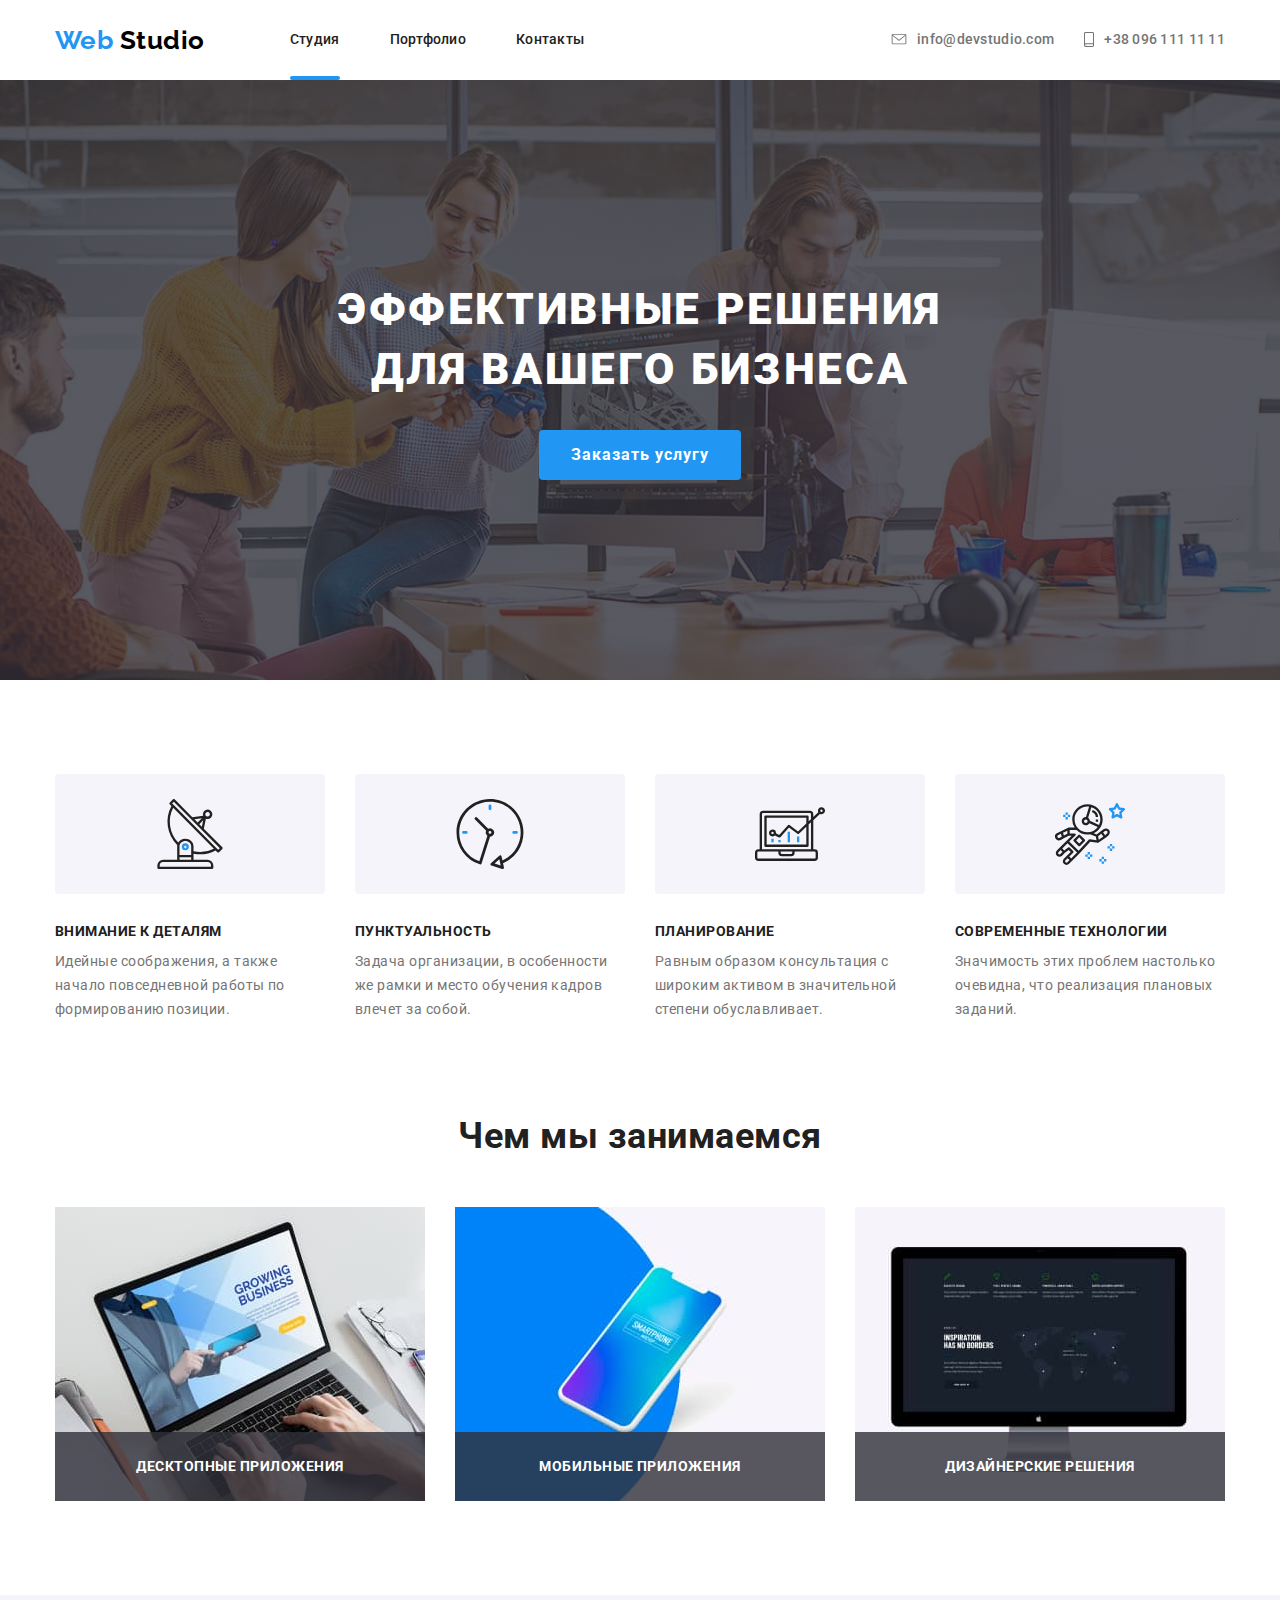
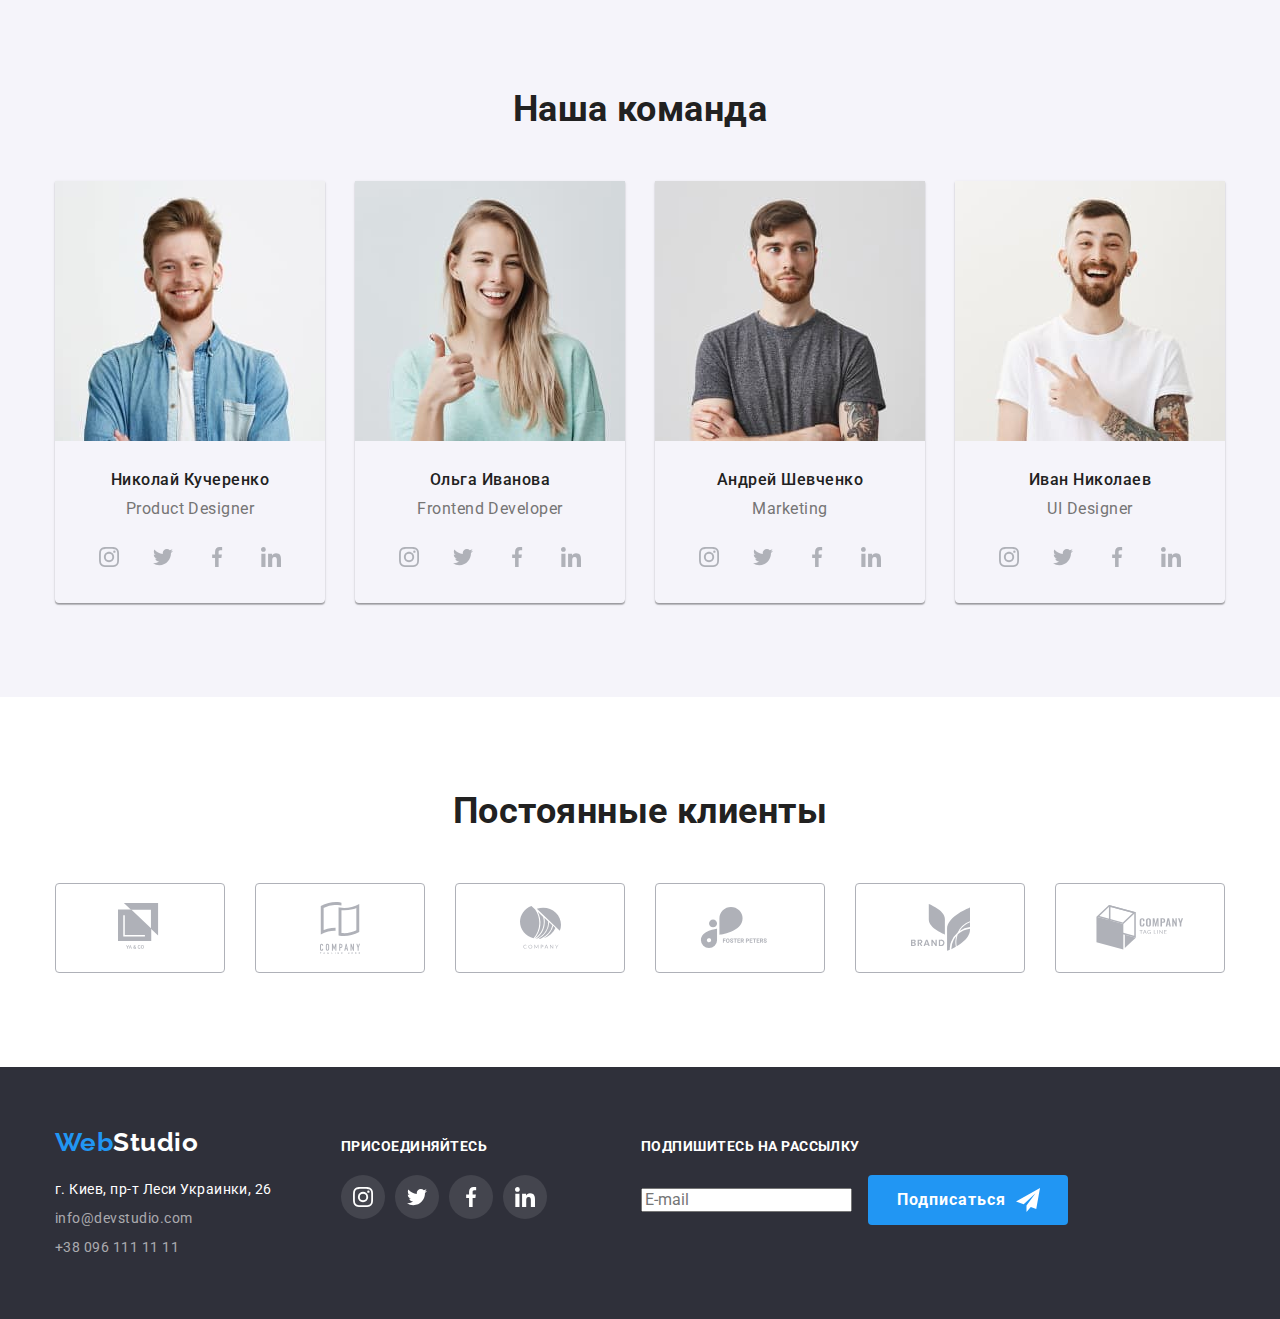
==== index.html @ 715e2893 "новая разметка+БЭМ" ====
<!DOCTYPE html>
<html lang="ru">
  <head>
    <meta charset="UTF-8" />
    <meta name="viewport" content="width=device-width, initial-scale=1.0" />
    <title>Web Studio</title>
    <link
      href="https://fonts.googleapis.com/css2?family=Raleway:wght@700&family=Roboto:wght@400;500;700;900&display=swap"
      rel="stylesheet"
    />
    <link
      rel="stylesheet"
      href="https://cdnjs.cloudflare.com/ajax/libs/modern-normalize/0.7.0/modern-normalize.css"
    />
    <link rel="stylesheet" href="./css/styles.css" />
  </head>
  <body>
    <!-- Header -->
    <header class="page-header">
      <div class="container page-header__container">
        <nav class="site-nav page-header__site-nav">
          <a class="site-nav__logo logo link" href="./index.html"
            >Web <span class="site-nav__logo-text">Studio</span></a
          >
          <ul class="site-nav__list list">
            <li class="site-nav__item">
              <a class="site-nav__link link current" href="./index.html"
                >Студия</a
              >
            </li>
            <li class="site-nav__item">
              <a class="site-nav__link link" href="./portfolio.html"
                >Портфолио</a
              >
            </li>
            <li class="site-nav__item">
              <a class="site-nav__link link" href="#">Контакты</a>
            </li>
          </ul>
        </nav>
        <address class="page-header__address">
          <a class="page-header__contact link" href="mailto:info@devstudio.com">
            <svg class="page-header__icon" width="16" height="11">
              <use href="./images/sprite.svg#icon-mail"></use>
            </svg>
            info@devstudio.com</a
          >
          <a class="page-header__contact link" href="tel:+380961111111">
            <svg class="page-header__icon" width="10" height="15">
              <use href="./images/sprite.svg#icon-smartphone"></use>
            </svg>
            +38 096 111 11 11</a
          >
        </address>
      </div>
    </header>
    <!-- Main content -->
    <main>
      <!-- Hero block -->
      <section class="hero-section">
        <h1 class="hero-section__title">
          Эффективные решения<br />
          для вашего бизнеса
        </h1>
        <button class="hero-section__button">Заказать услугу</button>
      </section>
      <!-- Our advantages -->
      <section class="section advantages advantages--indent-top">
        <div class="container">
          <h2 class="visually-hidden">Наши преимущества</h2>
          <ul class="section__list list">
            <li class="section__item">
              <div class="advantages__box">
                <svg width="70" height="70">
                  <use href="./images/sprite.svg#icon-antenna"></use>
                </svg>
              </div>
              <h3 class="advantages__title">
                Внимание к деталям
              </h3>
              <p class="advantages__text">
                Идейные соображения, а также начало повседневной работы по
                формированию позиции.
              </p>
            </li>
            <li class="section__item">
              <div class="advantages__box">
                <svg width="70" height="70">
                  <use href="./images/sprite.svg#icon-clock"></use>
                </svg>
              </div>
              <h3 class="advantages__title">
                Пунктуальность
              </h3>
              <p class="advantages__text">
                Задача организации, в особенности же рамки и место обучения
                кадров влечет за собой.
              </p>
            </li>
            <li class="section__item">
              <div class="advantages__box">
                <svg width="70" height="70">
                  <use href="./images/sprite.svg#icon-diagram"></use>
                </svg>
              </div>
              <h3 class="advantages__title">
                Планирование
              </h3>
              <p class="advantages__text">
                Равным образом консультация с широким активом в значительной
                степени обуславливает.
              </p>
            </li>
            <li class="section__item">
              <div class="advantages__box">
                <svg width="70" height="70">
                  <use href="./images/sprite.svg#icon-astronaut"></use>
                </svg>
              </div>
              <h3 class="advantages__title">
                Современные технологии
              </h3>
              <p class="advantages__text">
                Значимость этих проблем настолько очевидна, что реализация
                плановых заданий.
              </p>
            </li>
          </ul>
        </div>
      </section>
      <!-- Our works -->
      <section class="section works">
        <div class="container">
          <h2 class="section__title">Чем мы занимаемся</h2>
          <ul class="section__list list">
            <li class="section__item">
              <div class="works__box">
                <img
                  class="works__image"
                  src="./images/main-page/desktop.jpg"
                  alt="Ноутбук с софтом"
                  width="370"
                  width="294"
                />
                <p class="works__text">Десктопные приложения</p>
              </div>
            </li>
            <li class="section__item">
              <div class="works__box">
                <img
                  class="works__image"
                  src="./images/main-page/mobile.jpg"
                  alt="Смартфон"
                  width="370"
                  width="294"
                />
                <p class="works__text">Мобильные приложения</p>
              </div>
            </li>
            <li class="section__item">
              <div class="works__box">
                <img
                  class="works__image"
                  src="./images/main-page/design.jpg"
                  alt="Изображение на мониторе"
                  width="370"
                  width="294"
                />
                <p class="works__text">Дизайнерские решения</p>
              </div>
            </li>
          </ul>
        </div>
      </section>
      <!-- Our team -->
      <section class="section team">
        <div class="container">
          <h2 class="section__title">Наша команда</h2>
          <ul class="section__list list">
            <li class="section__item team__item">
              <img
                class="team__image"
                src="./images/main-page/teamcard-1.jpg"
                alt="Фото Николая Кучеренко"
                width="270"
                height="260"
              />
              <h3 class="team__teammate-name">Николай Кучеренко</h3>
              <p class="team__teammate-position">Product Designer</p>
              <ul class="section__list list team__list">
                <li class="team__social-item">
                  <a
                    class="team__link link"
                    href="#"
                    aria-label="Ссылка на Инстаграм"
                    ><svg class="team__link-icon" width="20" height="20">
                      <use href="./images/sprite.svg#icon-instagram"></use>
                    </svg>
                  </a>
                </li>
                <li class="team__social-item">
                  <a
                    class="team__link link"
                    href="#"
                    aria-label="Ссылка на Твиттер"
                    ><svg class="team__link-icon" width="20" height="20">
                      <use href="./images/sprite.svg#icon-twitter"></use>
                    </svg>
                  </a>
                </li>
                <li class="team__social-item">
                  <a
                    class="team__link link"
                    href="#"
                    aria-label="Ссылка на Фейсбук"
                    ><svg class="team__link-icon" width="20" height="20">
                      <use href="./images/sprite.svg#icon-facebook"></use>
                    </svg>
                  </a>
                </li>
                <li class="team__social-item">
                  <a
                    class="team__link link"
                    href="#"
                    aria-label="Ссылка на Линкедин"
                    ><svg class="team__link-icon" width="20" height="20">
                      <use href="./images/sprite.svg#icon-linkedin"></use>
                    </svg>
                  </a>
                </li>
              </ul>
            </li>
            <li class="section__item team__item">
              <img
                class="team__image"
                src="./images/main-page/teamcard-2.jpg"
                alt="Фото Ольги Ивановой"
                width="270"
                height="260"
              />
              <h3 class="team__teammate-name">Ольга Иванова</h3>
              <p class="team__teammate-position">Frontend Developer</p>
                <ul class="section__list list team__list">
                    <li class="team__social-item">
                        <a class="team__link link" href="#" aria-label="Ссылка на Инстаграм"><svg class="team__link-icon" width="20"
                                height="20">
                                <use href="./images/sprite.svg#icon-instagram"></use>
                            </svg>
                        </a>
                    </li>
                    <li class="team__social-item">
                        <a class="team__link link" href="#" aria-label="Ссылка на Твиттер"><svg class="team__link-icon" width="20"
                                height="20">
                                <use href="./images/sprite.svg#icon-twitter"></use>
                            </svg>
                        </a>
                    </li>
                    <li class="team__social-item">
                        <a class="team__link link" href="#" aria-label="Ссылка на Фейсбук"><svg class="team__link-icon" width="20"
                                height="20">
                                <use href="./images/sprite.svg#icon-facebook"></use>
                            </svg>
                        </a>
                    </li>
                    <li class="team__social-item">
                        <a class="team__link link" href="#" aria-label="Ссылка на Линкедин"><svg class="team__link-icon" width="20"
                                height="20">
                                <use href="./images/sprite.svg#icon-linkedin"></use>
                            </svg>
                        </a>
                    </li>
                </ul>
                </li>
            </li>
            <li class="section__item team__item">
              <img
                class="team__image"
                src="./images/main-page/teamcard-3.jpg"
                alt="Фото Андрея Шевченко"
                width="270"
                height="260"
              />
              <h3 class="team__teammate-name">Андрей Шевченко</h3>
              <p class="team__teammate-position">Marketing</p>
                <ul class="section__list list team__list">
                    <li class="team__social-item">
                        <a class="team__link link" href="#" aria-label="Ссылка на Инстаграм"><svg class="team__link-icon" width="20"
                                height="20">
                                <use href="./images/sprite.svg#icon-instagram"></use>
                            </svg>
                        </a>
                    </li>
                    <li class="team__social-item">
                        <a class="team__link link" href="#" aria-label="Ссылка на Твиттер"><svg class="team__link-icon" width="20"
                                height="20">
                                <use href="./images/sprite.svg#icon-twitter"></use>
                            </svg>
                        </a>
                    </li>
                    <li class="team__social-item">
                        <a class="team__link link" href="#" aria-label="Ссылка на Фейсбук"><svg class="team__link-icon" width="20"
                                height="20">
                                <use href="./images/sprite.svg#icon-facebook"></use>
                            </svg>
                        </a>
                    </li>
                    <li class="team__social-item">
                        <a class="team__link link" href="#" aria-label="Ссылка на Линкедин"><svg class="team__link-icon" width="20"
                                height="20">
                                <use href="./images/sprite.svg#icon-linkedin"></use>
                            </svg>
                        </a>
                    </li>
                </ul>
                </li>
            </li>
            <li class="section__item team__item">
              <img
                class="team__image"
                src="./images/main-page/teamcard-4.jpg"
                alt="Фото Ивана Николаева"
                width="270"
                height="260"
              />
              <h3 class="team__teammate-name">Иван Николаев</h3>
              <p class="team__teammate-position">UI Designer</p>
                <ul class="section__list list team__list">
                    <li class="team__social-item">
                        <a class="team__link link" href="#" aria-label="Ссылка на Инстаграм"><svg class="team__link-icon" width="20"
                                height="20">
                                <use href="./images/sprite.svg#icon-instagram"></use>
                            </svg>
                        </a>
                    </li>
                    <li class="team__social-item">
                        <a class="team__link link" href="#" aria-label="Ссылка на Твиттер"><svg class="team__link-icon" width="20"
                                height="20">
                                <use href="./images/sprite.svg#icon-twitter"></use>
                            </svg>
                        </a>
                    </li>
                    <li class="team__social-item">
                        <a class="team__link link" href="#" aria-label="Ссылка на Фейсбук"><svg class="team__link-icon" width="20"
                                height="20">
                                <use href="./images/sprite.svg#icon-facebook"></use>
                            </svg>
                        </a>
                    </li>
                    <li class="team__social-item">
                        <a class="team__link link" href="#" aria-label="Ссылка на Линкедин"><svg class="team__link-icon" width="20"
                                height="20">
                                <use href="./images/sprite.svg#icon-linkedin"></use>
                            </svg>
                        </a>
                    </li>
                </ul>
                </li>
            </li>
          </ul>
        </div>
      </section>
      <!-- Regular customers -->
      <section class="section customer">
        <div class="container">
          <h2 class="section__title">Постоянные клиенты</h2>
        <ul class="section__list list">
          <li class="section__item customer__item"><a class="customer__link link" href="#" aria-label="Ссылка на клиента компании">
            <svg class="customer__icon" width="44" height="49">
              <use href="./images/sprite.svg#icon-customer-1"></use>
            </svg>
          </a></li>
          <li class="section__item customer__item"><a class="customer__link link" href="#" aria-label="Ссылка на клиента компании">
            <svg class="customer__icon" width="40" height="52">
              <use href="./images/sprite.svg#icon-customer-2"></use>
            </svg>
          </a></li>
          <li class="section__item customer__item"><a class="customer__link link" href="#" aria-label="Ссылка на клиента компании">
            <svg class="customer__icon" width="41" height="43">
              <use href="./images/sprite.svg#icon-customer-3"></use>
            </svg>
          </a></li>
          <li class="section__item customer__item"><a class="customer__link link" href="#" aria-label="Ссылка на клиента компании">
            <svg class="customer__icon" width="80" height="42">
              <use href="./images/sprite.svg#icon-customer-4"></use>
            </svg>
          </a></li>
          <li class="section__item customer__item"><a class="customer__link link" href="#" aria-label="Ссылка на клиента компании">
            <svg class="customer__icon" width="59" height="47">
              <use href="./images/sprite.svg#icon-customer-5"></use>
            </svg>
          </a></li>
          <li class="section__item customer__item"><a class="customer__link link" href="#" aria-label="Ссылка на клиента компании">
            <svg class="customer__icon" width="88" height="45">
              <use href="./images/sprite.svg#icon-customer-6"></use>
            </svg>
          </a></li>
        </ul>
        </div>
      </section>
    </main>
    <!-- Footer -->
    <footer class="page-footer">
      <!-- Contacts -->
      <div class="container page-footer__container">
        <div class="contacts page-footer__contacts">
          <a class="logo contacts__logo link" href="./index.html">Web <span class="contacts__logo-text">Studio</span></a>
          <address class="contacts__address">
            <p class="contacts__text">г. Киев, пр-т Леси Украинки, 26</p>
            <a class="contacts__link contacts__link--indent link" href="mailto:info@devstudio.com">info@devstudio.com</a><br>
            <a class="contacts__link link" href="tel:+380961111111">+38 096 111 11 11</a>
          </address>
        </div>
        <!-- join us -->
        <div class="social page-footer__social">
          <b class="social__join-us">присоединяйтесь</b>
          <ul class="social__list list">
            <li class="social__item"><a class="social__link link" href="#" aria-label="Ссылка на Инстаграм">
              <svg class="social__icon" width="20" height="20">
                <use href="./images/sprite.svg#icon-footer-instagram"></use>
              </svg>
            </a></li>
            <li class="social__item"><a class="social__link link" href="#" aria-label="Ссылка на Твиттер">
              <svg class="social__icon" width="20" height="20">
                <use href="./images/sprite.svg#icon-footer-twitter"></use>
              </svg>
            </a></li>
            <li class="social__item"><a class="social__link link" href="#" aria-label="Ссылка на Фейсбук">
              <svg class="social__icon" width="20" height="20">
                <use href="./images/sprite.svg#icon-footer-facebook"></use>
              </svg>
            </a></li>
            <li class="social__item"><a class="social__link link" href="#" aria-label="Ссылка на Линкедин">
              <svg class="social__icon" width="20" height="20">
                <use href="./images/sprite.svg#icon-footer-linkedin"></use>
              </svg>
            </a></li>
          </ul>
        </div>
        <!-- Subscribe -->
        <div class="subscription">
          <b class="subscription__text">Подпишитесь на рассылку</b>
          <form action="" method="POST">
            <input type="text" placeholder="E-mail" />
            <button class="subscription__button">Подписаться
              <svg class="subscription__icon" width="24" height="24">
                <use href="./images/sprite.svg#icon-footer-button">

                </use>
              </svg>
            </button>
          </form>
        </div>
      </div>
    </footer>
  </body>
</html>
---- css/styles.css ----
:root {
  --primary-text-color: #757575;
  --secondary-text-color: #ffffff;
  --accent-color: #2196f3;
  --title-text-color: #212121;
  --timimng-fuction-bezier: cubic-bezier(0.4, 0, 0.2, 1);
}

html {
  box-sizing: border-box;
}

*,
*::after,
*::before {
  box-sizing: inherit;
}

body {
  font-family: Roboto, sans-serif;
  letter-spacing: 0.03em;
  color: var(--primary-text-color);

  background-color: #ffffff;
}

/* Utility-classes */

.visually-hidden {
  position: absolute;
  width: 1px;
  height: 1px;
  margin: -1px;
  border: 0;
  padding: 0;

  white-space: nowrap;
  clip-path: inset(100%);
  clip: rect(0 0 0 0);
  overflow: hidden;
}

.link {
  display: block;

  color: inherit;
  text-decoration: none;
}

.list {
  margin: 0;
  padding: 0;

  list-style: none;
}

.current::after {
  content: '';
  position: absolute;
  bottom: 0;

  display: block;
  width: 100%;
  height: 4px;

  background-color: var(--accent-color);
  border-radius: 2px;
}

.border-header {
  border-bottom: 1px solid #ececec;
}

.container {
  width: 1200px;
  padding-left: 15px;
  padding-right: 15px;
  margin: 0 auto;
}

/* Header */

.page-header {
}

.page-header__container {
  display: flex;
  align-items: center;
}

.page-header__site-nav {
  display: flex;
  align-items: center;
}

.site-nav__logo {
  margin-right: 85px;
}

.logo {
  font-family: Raleway, sans-serif;
  font-weight: 700;
  font-size: 26px;
  line-height: 1.19;
  color: var(--accent-color);
}

.site-nav__logo-text {
  color: #000000;
}

.site-nav__list {
  display: flex;
  align-items: center;
}

.site-nav__item:not(:last-child) {
  margin-right: 50px;
}

.site-nav__link {
  position: relative;

  padding-top: 32px;
  padding-bottom: 32px;

  font-weight: 500;
  font-size: 14px;
  line-height: 1.14;
  letter-spacing: 0.02em;
  color: var(--title-text-color);

  transition: color 250ms var(--timimng-fuction-bezier);
}

.site-nav__link:hover,
.site-nav__link:focus {
  color: var(--accent-color);
}

.page-header__address {
  display: flex;
  margin-left: auto;
}

.page-header__contact {
  display: flex;
  align-items: center;

  font-style: normal;
  font-weight: 500;
  font-size: 14px;
  line-height: 1.14;
  letter-spacing: 0.02em;
  color: var(--primary-text-color);

  transition: color 250ms var(--timimng-fuction-bezier);
}

.page-header__contact:first-child {
  margin-right: 30px;
}

.page-header__icon {
  margin-right: 10px;

  fill: currentColor;
  transition: fill 250ms var(--timimng-fuction-bezier);
}

.page-header__contact:hover,
.page-header__contact:focus {
  color: var(--accent-color);
}

.page-header__contact:hover .page-header__icon,
.page-header__contact:focus .page-header__icon {
  fill: var(--accent-color);
}

/* Main */

.section {
  padding-bottom: 94px;
}

.section__list {
  display: flex;
}

.section__item:not(:last-child) {
  margin-right: 30px;
}

.section__title {
  margin: 0;
  margin-bottom: 50px;
  padding: 0;

  font-weight: 700;
  font-size: 36px;
  line-height: 1.16;
  text-align: center;
  color: var(--title-text-color);
}

/* Hero block */

.hero-section {
  padding-top: 200px;
  padding-bottom: 280px;
  height: 600px;

  text-align: center;

  background-color: var(--primary-text-color);
  background-image: linear-gradient(
      rgba(47, 48, 58, 0.8),
      rgba(47, 48, 58, 0.8)
    ),
    url('/images/main-page/hero-image.jpg');
  background-size: cover;
  background-repeat: no-repeat;
  background-position: center;
}

.hero-section__title {
  margin: 0;
  margin-bottom: 30px;

  font-weight: 900;
  font-size: 44px;
  line-height: 1.36;
  letter-spacing: 0.06em;
  text-transform: uppercase;
  color: var(--secondary-text-color);
}

.hero-section__button {
  padding: 10px 32px;

  font-weight: 700;
  font-size: 16px;
  line-height: 1.87;
  letter-spacing: 0.06em;
  color: var(--secondary-text-color);

  background-color: var(--accent-color);
  border-radius: 4px;
  border: none;

  cursor: pointer;
  transition: background-color 250ms var(--timimng-fuction-bezier),
    box-shadow 250ms var(--timimng-fuction-bezier);
}

.hero-section__button:hover,
.hero-section__button:focus {
  background-color: #188ce8;
  box-shadow: 0px 4px 4px rgba(0, 0, 0, 0.15);
}

/* Our advantages */

.advantages {
}

.advantages--indent-top {
  padding-top: 94px;
}

.advantages__box {
  display: flex;
  justify-content: center;
  align-items: center;
  margin-bottom: 30px;
  width: 270px;
  height: 120px;

  background-color: #f5f4fa;
  border-radius: 4px;
}

.advantages__title {
  margin: 0;
  margin-bottom: 10px;
  padding: 0;

  font-weight: 700;
  font-size: 14px;
  line-height: 1.14;
  text-transform: uppercase;
  color: var(--title-text-color);
}

.advantages__text {
  margin: 0;
  padding: 0;

  font-weight: 400;
  font-size: 14px;
  line-height: 1.71;
  color: var(--primary-text-color);
}

/* Our works */

.works__box {
  position: relative;
  bottom: 0;
}

.works__image {
  display: block;
}

.works__text {
  position: absolute;
  bottom: 0;

  margin: 0;
  width: 100%;
  padding-top: 27px;
  padding-bottom: 27px;

  font-weight: 700;
  font-size: 14px;
  line-height: 1.14;
  text-align: center;
  text-transform: uppercase;
  color: #ffffff;

  background-color: rgba(47, 48, 58, 0.8);
}

/* Our team */

.team {
  padding-top: 94px;

  background-color: #f5f4fa;
}

.team__item {
  box-shadow: 0px 1px 3px rgba(0, 0, 0, 0.12), 0px 1px 1px rgba(0, 0, 0, 0.14),
    0px 2px 1px rgba(0, 0, 0, 0.2);
  border-radius: 0px 0px 4px 4px;
}

.team__image {
  display: block;
  margin-bottom: 30px;
}

.team__teammate-name {
  margin: 0;
  padding: 0;
  margin-bottom: 10px;

  font-weight: 500;
  font-size: 16px;
  line-height: 1.18;
  text-align: center;
  color: var(--title-text-color);
}

.team__teammate-position {
  margin: 0;
  padding: 0;
  margin-bottom: 16px;

  font-weight: 400;
  font-size: 16px;
  line-height: 1.18;
  text-align: center;
  color: var(--primary-text-color);
}

.team__list {
  display: flex;
  justify-content: center;
  padding-bottom: 24px;
}

.team__link {
  display: flex;
  padding: 12px;

  border-radius: 50%;

  transition: background-color 250ms var(--timimng-fuction-bezier);
}

.team__social-item:not(:last-child) {
  margin-right: 10px;
}

.team__link:hover,
.team__link:focus {
  background-color: var(--accent-color);
}

.team__link-icon {
  fill: #afb1b8;
  transition: fill 250ms var(--timimng-fuction-bezier);
}

.team__link:hover .team__link-icon,
.team__link:focus .team__link-icon {
  fill: var(--secondary-text-color);
}

/* Regular customers */

.customer {
  padding-top: 94px;
}

.customer__item {
  width: 170px;
  height: 90px;

  transition: border-color 250ms var(--timimng-fuction-bezier);
}

.customer__link {
  display: flex;
  justify-content: center;
  align-items: center;
  width: 100%;
  height: 100%;

  border: 1px solid #afb1b8;
  border-radius: 4px;
}

.customer__icon {
  fill: #afb1b8;

  transition: fill 250ms var(--timimng-fuction-bezier);
}

.customer__link:hover,
.customer__link:focus {
  border-color: var(--accent-color);
}

.customer__link:hover .customer__icon,
.customer__link:focus .customer__icon {
  fill: var(--accent-color);
}

/* Footer */

/* Contacts */

.page-footer {
  padding-top: 60px;
  padding-bottom: 60px;

  background-color: #2f303a;
}

.page-footer__container {
  display: flex;
  align-items: baseline;
}

.contacts {
}
/* Temporary */
.page-footer__contacts {
  margin-right: 69px;
}
/* ------------------------------ */

.contacts__logo {
  display: inline-flex;
  margin-bottom: 20px;
}

.contacts__logo-text {
  color: var(--secondary-text-color);
}

.contacts__address {
  font-style: normal;
}

.contacts__text {
  margin: 0;
  margin-bottom: 5px;
  padding: 0;

  font-weight: 400;
  font-size: 14px;
  line-height: 1.71;
  color: #ffffff;
}

.contacts__link {
  display: inline-flex;

  font-weight: 400;
  font-size: 14px;
  line-height: 1.71;
  color: rgba(255, 255, 255, 0.6);

  transition: color 250ms var(--timimng-fuction-bezier);
}

.contacts__link--indent {
  margin-bottom: 5px;
}

.contacts__link:hover,
.contacts__link:focus {
  color: var(--accent-color);
}

/* Join us */

.social {
}

.social__join-us {
  font-weight: 700;
  font-size: 14px;
  line-height: 1.14;
  text-transform: uppercase;
  color: var(--secondary-text-color);
}

/* Temporary */
.page-footer__social {
  margin-right: 94px;
}
/* ---------------------------------- */

.social__list {
  display: flex;
  margin-top: 20px;
}

.social__item:not(:last-child) {
  margin-right: 10px;
}

.social__link {
  display: flex;
  padding: 12px;

  background-color: rgba(255, 255, 255, 0.1);
  border-radius: 50%;
  transition: background-color 250ms var(--timimng-fuction-bezier);
}

.social__icon {
  fill: var(--secondary-text-color);
}

.social__link:hover,
.social__link:focus {
  background-color: var(--accent-color);
}

/* Subscribe */

.subscription {
}

.subscription__text {
  display: inline-block;
  margin-bottom: 20px;

  font-weight: 700;
  font-size: 14px;
  line-height: 1.14;
  text-transform: uppercase;
  color: var(--secondary-text-color);
}

.subscription__button {
  display: inline-flex;
  justify-content: center;
  align-items: center;
  margin-left: 12px;
  padding-top: 10px;
  padding-bottom: 10px;
  padding-left: 29px;
  padding-right: 28px;

  font-weight: 700;
  font-size: 16px;
  line-height: 1.87;
  letter-spacing: 0.06em;
  color: var(--secondary-text-color);

  border: none;
  border-radius: 4px;
  background-color: var(--accent-color);

  transition: background-color 250ms var(--timimng-fuction-bezier),
    box-shadow 250ms var(--timimng-fuction-bezier);
  cursor: pointer;
}

.subscription__button:hover,
.subscription__button:focus {
  background-color: #188ce8;
  box-shadow: 0px 4px 4px rgba(0, 0, 0, 0.15);
}

.subscription__icon {
  margin-left: 10px;

  fill: var(--secondary-text-color);
}

/* Portfolio */

/* Projects */

.projects {
}

.projects--indent {
  padding-top: 93px;
}

.projects__buttons-list {
  justify-content: center;
  margin-bottom: 50px;
}

.projects__item-btn:not(:last-child) {
  margin-right: 8px;
}

.projects__btn {
  padding: 6px 22px;

  font-weight: 500;
  font-size: 16px;
  line-height: 1.62;

  background-color: #f5f4fa;
  border: none;
  border-radius: 4px;

  transition: color 250ms var(--timimng-fuction-bezier),
    background-color 250ms var(--timimng-fuction-bezier),
    box-shadow 250ms var(--timimng-fuction-bezier);

  cursor: pointer;
}

.projects__btn:hover,
.projects__btn:focus {
  color: var(--secondary-text-color);

  background-color: #2196f3;
  box-shadow: 0px 3px 1px rgba(0, 0, 0, 0.1), 0px 1px 2px rgba(0, 0, 0, 0.08),
    0px 2px 2px rgba(0, 0, 0, 0.12);
}

/* Projects */

.projects__list {
  display: flex;
  flex-wrap: wrap;
}

.projects__item {
  width: calc((100% - 60px) / 3);
}

.projects__item:not(:nth-child(3n)) {
  margin-right: 30px;
}

.projects__item:not(:nth-last-child(-n + 3)) {
  margin-bottom: 30px;
}

.projects__link {
  transition: box-shadow 250ms var(--timimng-fuction-bezier);
}

.projects__link:hover,
.projects__link:focus {
  box-shadow: 0px 1px 1px rgba(0, 0, 0, 0.12), 0px 4px 4px rgba(0, 0, 0, 0.06),
    1px 4px 6px rgba(0, 0, 0, 0.16);
}

.projects__image {
  display: block;
}

.overlay-container {
  position: relative;
  overflow: hidden;
}

.overlay {
  position: absolute;
  top: 0;
  left: 0;
  transform: translateY(100%);

  width: 100%;
  height: calc(100% + 1px);

  background-color: rgba(33, 150, 243, 0.9);

  transition: transform 250ms var(--timimng-fuction-bezier);
}

.overlay-text {
  margin: 0;
  padding: 63px 24px;

  font-weight: 400;
  font-size: 18px;
  line-height: 1.55;
  color: var(--secondary-text-color);
}

.projects__link:hover .overlay,
.projects__link:focus .overlay {
  transform: translateY(0);
}

.projects__box {
  padding: 20px 24px;

  border-left: 1px solid #eeeeee;
  border-right: 1px solid #eeeeee;
  border-bottom: 1px solid #eeeeee;
}

.projects__caption {
  margin: 0;
  margin-bottom: 4px;
  padding: 0;

  font-weight: 700;
  font-size: 18px;
  line-height: 2;
  letter-spacing: 0.06em;
  color: var(--title-text-color);
}

.projects__text {
  margin: 0;
  padding: 0;

  font-weight: 400;
  font-size: 16px;
  line-height: 1.87;
  color: var(--primary-text-color);
}
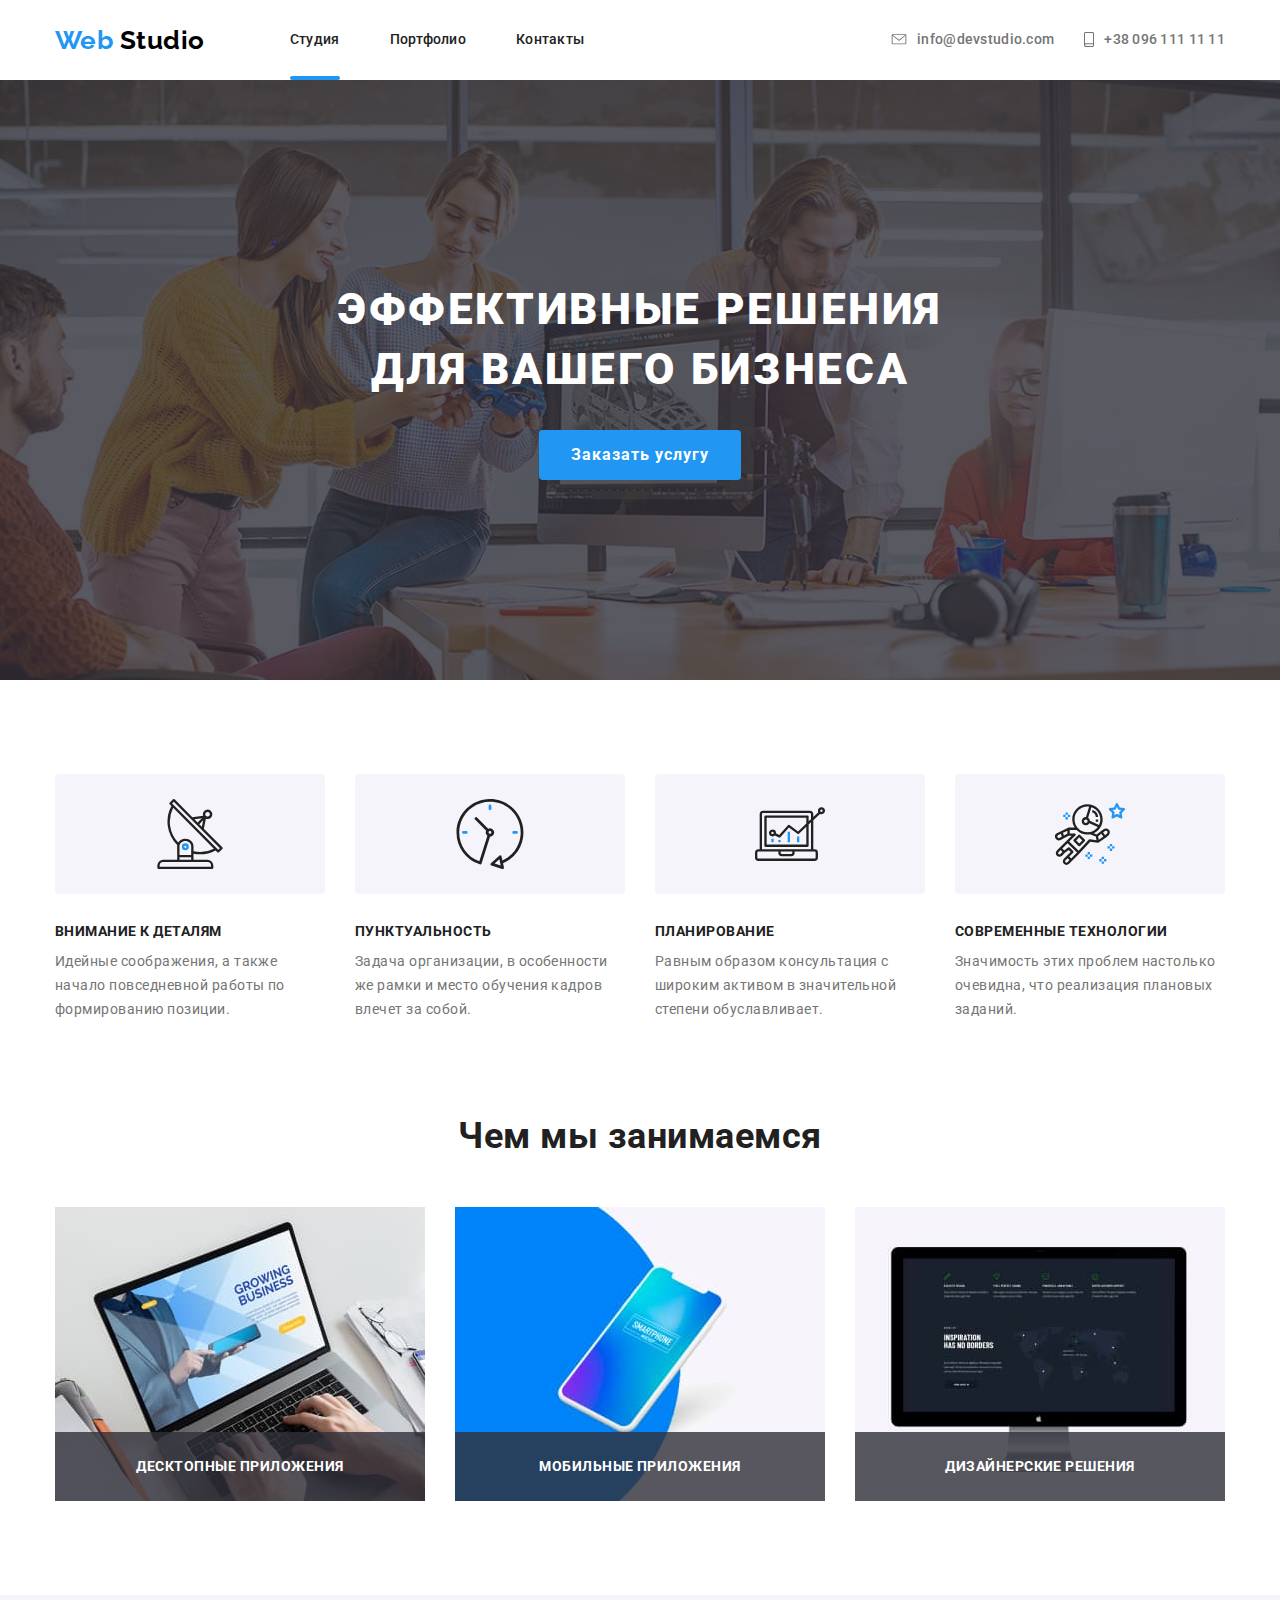
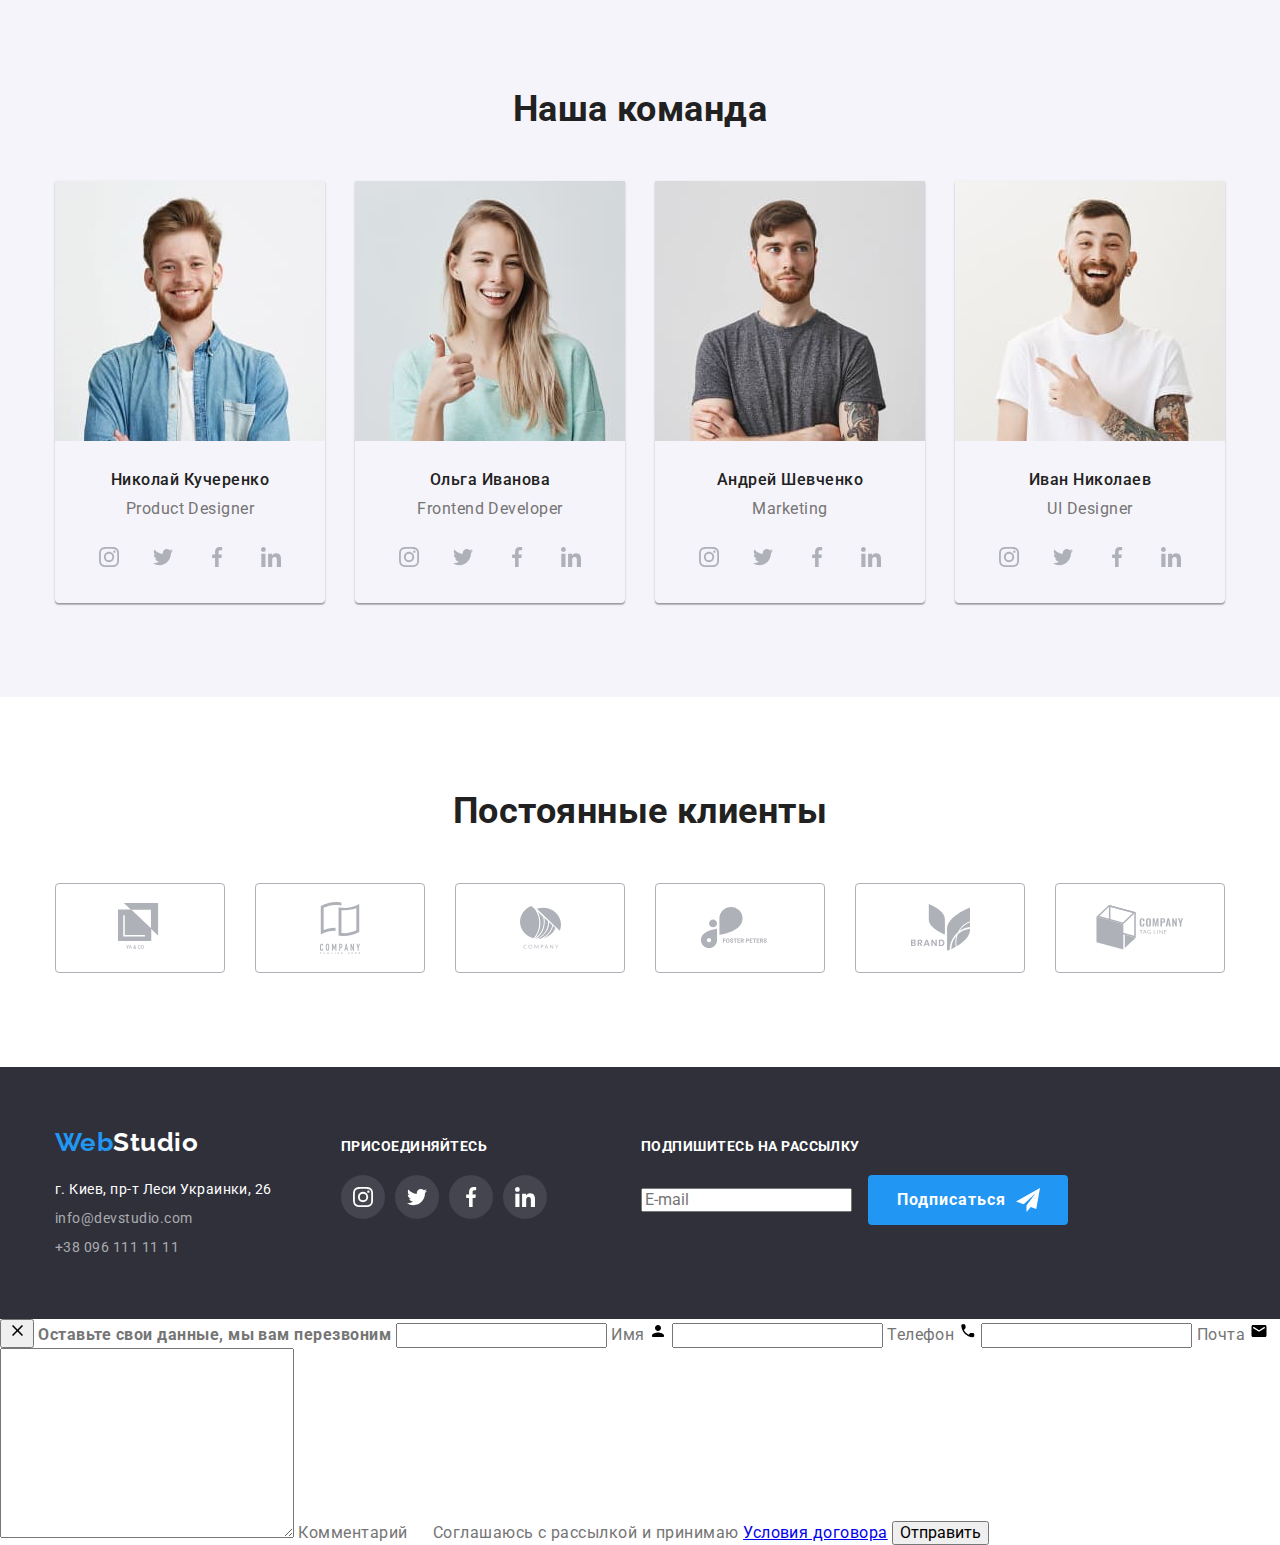
==== commit c7b82332: "добавлена разметка формы" ====
--- a/index.html
+++ b/index.html
@@ -62,7 +62,7 @@
           Эффективные решения<br />
           для вашего бизнеса
         </h1>
-        <button class="hero-section__button">Заказать услугу</button>
+        <button class="hero-section__button" data-modal-open>Заказать услугу</button>
       </section>
       <!-- Our advantages -->
       <section class="section advantages advantages--indent-top">
@@ -439,12 +439,11 @@
         <!-- Subscribe -->
         <div class="subscription">
           <b class="subscription__text">Подпишитесь на рассылку</b>
-          <form action="" method="POST">
-            <input type="text" placeholder="E-mail" />
-            <button class="subscription__button">Подписаться
+          <form class="footer-form" autocomplete="off">
+            <input class="footer-foorm__mail" type="email" name="email" placeholder="E-mail">
+            <button type="submit" class="subscription__button">Подписаться
               <svg class="subscription__icon" width="24" height="24">
                 <use href="./images/sprite.svg#icon-footer-button">
-
                 </use>
               </svg>
             </button>
@@ -452,5 +451,52 @@
         </div>
       </div>
     </footer>
+    <!-- Modal window -->
+      <div class="backdrop is-hidden" data-modal>
+        <form class="form" autocomplete="off">
+          <button class="form__btn-close" type="button" data-modal-close>
+            <svg class="form__btn-icon" width="18" height="18">
+              <use href="./images/sprite.svg#icon-exit"></use>
+            </svg>
+          </button>
+          <b class="form__sub-text">Оставьте свои данные, мы вам перезвоним</b>
+          <label class="form__field">
+            <input class="form__input" type="text" name="user-name" placeholder=" ">
+            <span class="form__description-input">Имя</span>
+            <svg class="form__icon" width="18" height="18">
+              <use href="./images/sprite.svg#icon-modal-name"></use>
+            </svg>
+          </label>
+          <label class="form__field">
+            <input class="form__input" type="tel" name="user-tel" placeholder=" ">
+            <span class="form__description-input">Телефон</span>
+            <svg class="form__icon" width="18" height="18">
+              <use href="./images/sprite.svg#icon-modal-tel"></use>
+            </svg>
+          </label>
+          <label class="form__field">
+            <input class="form__input" type="email" name="user-mail" placeholder=" ">
+            <span class="form__description-input">Почта</span>
+            <svg class="form__icon" width="18" height="18">
+              <use href="./images/sprite.svg#icon-modal-mail"></use>
+            </svg>
+          </label>
+          <label class="form__field-textarea">
+            <textarea class="form__textarea" name="" cols="30" rows="10" name="comment" placeholder=" "></textarea>
+            <span class="form__description-textarea">Комментарий</span>
+          </label>
+          <label class="form__field-checkbox">
+            <input class="form__checkbox visually-hidden" type="checkbox" value="accept-policy" name="policy">
+            <span class="form__box-icon">
+              <svg class="form__checkbox-icon" width="16" height="15">
+                <use href="./images/sprite.svg#icon-checkbox"></use>
+              </svg>
+            </span>
+            <span class="form__text-policy">Соглашаюсь с рассылкой и принимаю <a class="form__link" href="#">Условия договора</a></span>
+          </label>
+          <button class="form__btn-submit" type="submit">Отправить</button>
+        </form>
+      </div>
+      <script src="./js/modal.js"></script>
   </body>
 </html>
--- a/css/styles.css
+++ b/css/styles.css
@@ -218,7 +218,7 @@
       rgba(47, 48, 58, 0.8),
       rgba(47, 48, 58, 0.8)
     ),
-    url('/images/main-page/hero-image.jpg');
+    url('../images/main-page/hero-image.jpg');
   background-size: cover;
   background-repeat: no-repeat;
   background-position: center;
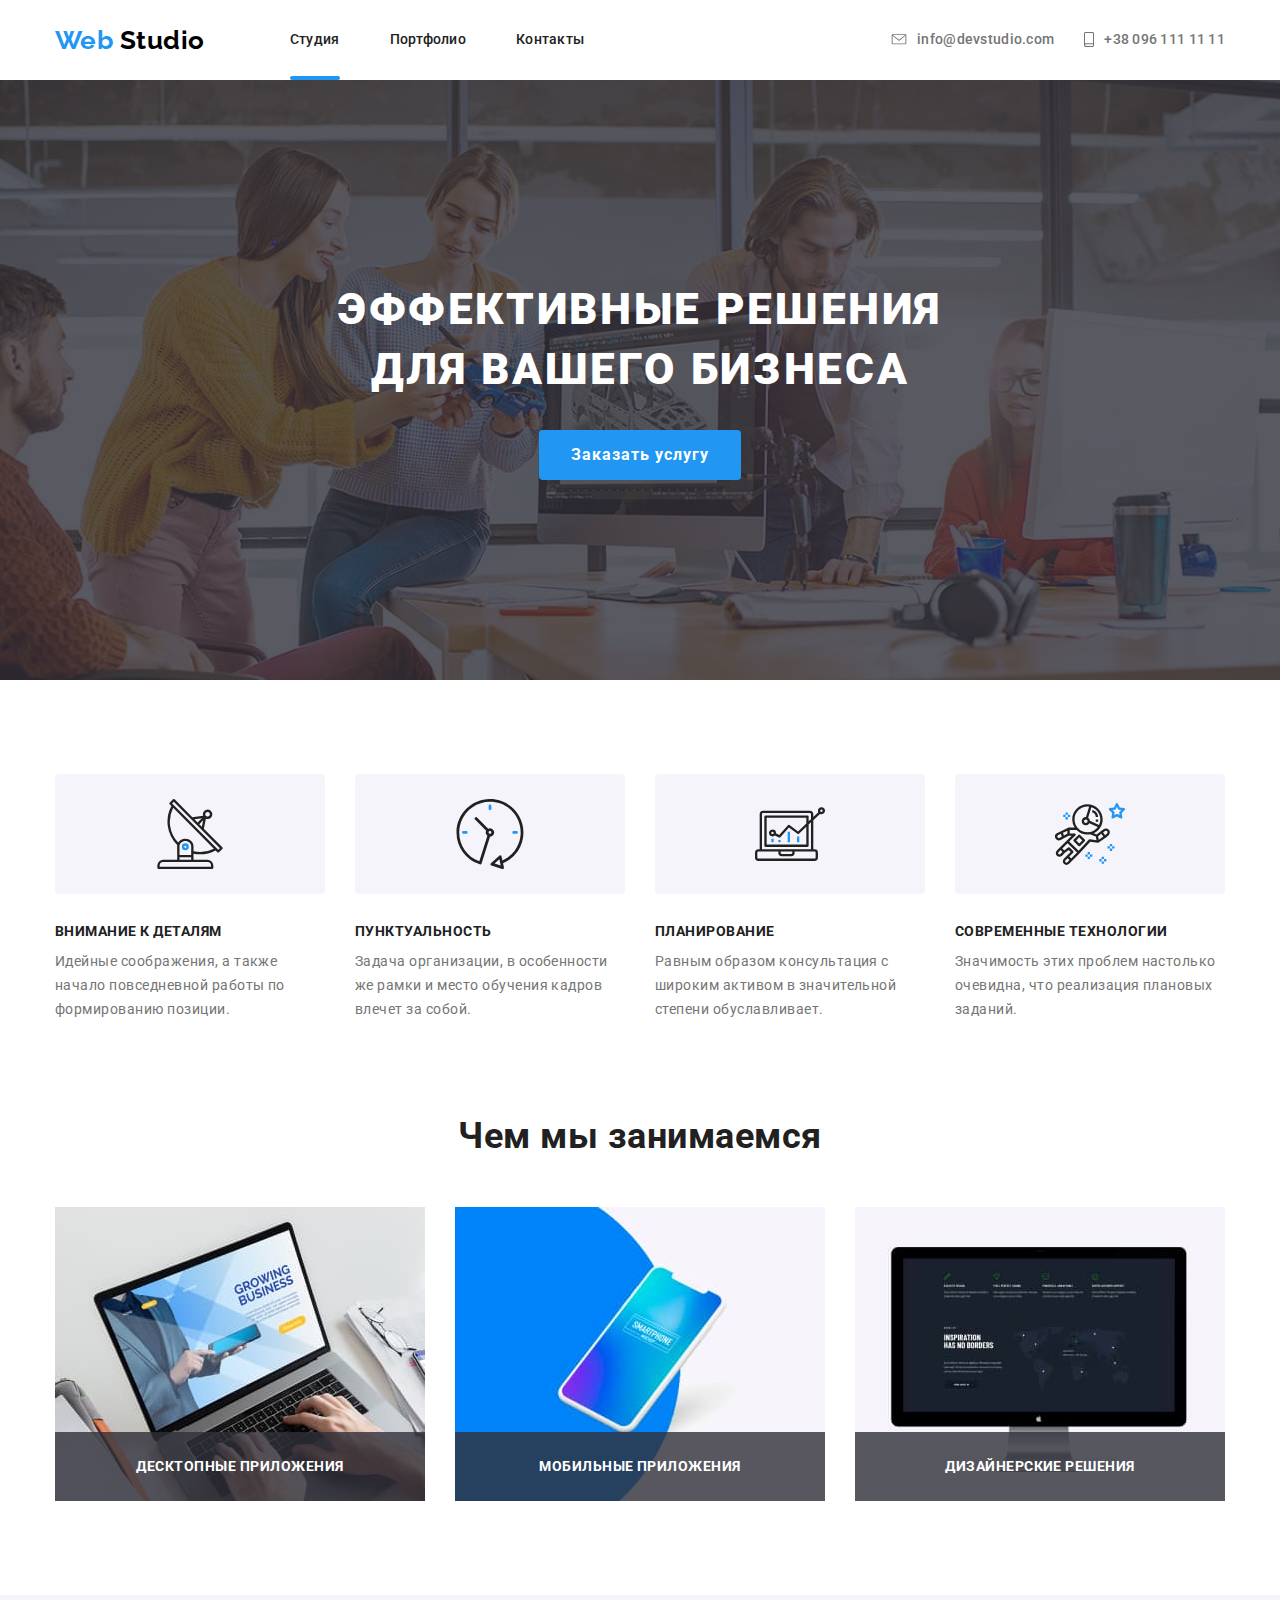
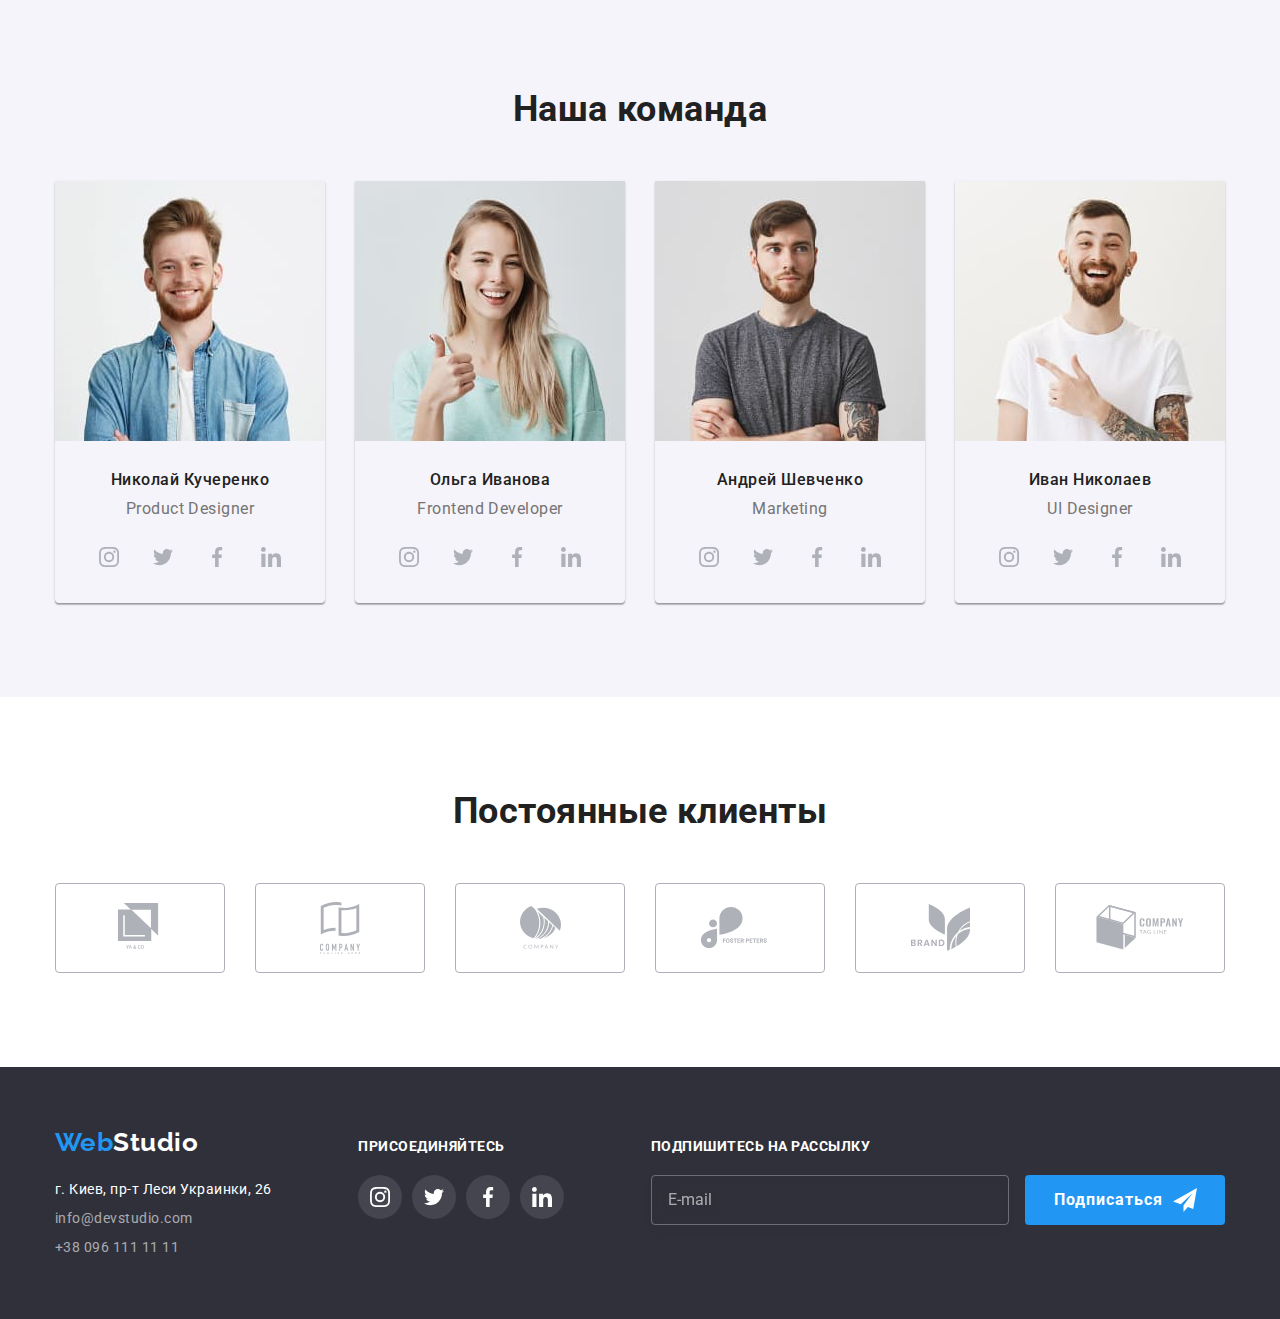
==== commit 939c2744: "update" ====
--- a/index.html
+++ b/index.html
@@ -482,7 +482,7 @@
             </svg>
           </label>
           <label class="form__field-textarea">
-            <textarea class="form__textarea" name="" cols="30" rows="10" name="comment" placeholder=" "></textarea>
+            <textarea class="form__textarea" cols="30" rows="10" name="comment" placeholder=" "></textarea>
             <span class="form__description-textarea">Комментарий</span>
           </label>
           <label class="form__field-checkbox">
--- a/css/styles.css
+++ b/css/styles.css
@@ -464,15 +464,11 @@
 .page-footer__container {
   display: flex;
   align-items: baseline;
+  justify-content: space-between;
 }
 
 .contacts {
 }
-/* Temporary */
-.page-footer__contacts {
-  margin-right: 69px;
-}
-/* ------------------------------ */
 
 .contacts__logo {
   display: inline-flex;
@@ -530,12 +526,6 @@
   text-transform: uppercase;
   color: var(--secondary-text-color);
 }
-
-/* Temporary */
-.page-footer__social {
-  margin-right: 94px;
-}
-/* ---------------------------------- */
 
 .social__list {
   display: flex;
@@ -760,3 +750,254 @@
   line-height: 1.87;
   color: var(--primary-text-color);
 }
+
+.footer-foorm__mail {
+  width: 358px;
+  height: 50px;
+  padding-top: 15px;
+  padding-left: 16px;
+  padding-bottom: 15px;
+
+  color: var(--secondary-text-color);
+
+  border: 1px solid rgba(255, 255, 255, 0.3);
+  box-sizing: border-box;
+  filter: drop-shadow(0px 4px 4px rgba(0, 0, 0, 0.15));
+  border-radius: 4px;
+  background-color: transparent;
+}
+
+.footer-foorm__mail::placeholder {
+  font-weight: 400;
+  font-size: 16px;
+  line-height: 1.25;
+  color: rgba(255, 255, 255, 0.6);
+}
+
+/* Modal window */
+
+/* Forms*/
+
+.backdrop {
+  position: fixed;
+  left: 0;
+  top: 0;
+
+  width: 100%;
+  height: 100%;
+
+  background-color: rgba(0, 0, 0, 0.2);
+}
+
+.form {
+  position: absolute;
+  top: 50%;
+  left: 50%;
+  transform: translate(-50%, -50%);
+
+  width: 528px;
+  padding: 40px;
+
+  text-align: center;
+  background-color: #ffffff;
+  box-shadow: 0px 1px 3px rgba(0, 0, 0, 0.12), 0px 1px 1px rgba(0, 0, 0, 0.14),
+    0px 2px 1px rgba(0, 0, 0, 0.2);
+  border-radius: 4px;
+}
+
+.form__btn-close {
+  position: absolute;
+  top: 8px;
+  right: 8px;
+
+  display: flex;
+  align-items: center;
+  justify-content: center;
+  width: 30px;
+  height: 30px;
+
+  background-color: #ffffff;
+  border: 1px solid rgba(0, 0, 0, 0.1);
+  border-radius: 50%;
+
+  transition: color 250ms var(--timimng-fuction-bezier);
+  cursor: pointer;
+}
+
+.form__btn-close:hover .form__btn-icon,
+.form__btn-close:focus .form__btn-icon {
+  fill: var(--accent-color);
+}
+
+.form__sub-text {
+  display: inline-block;
+  margin-bottom: 30px;
+
+  font-weight: 700;
+  font-size: 20px;
+  line-height: 1.15;
+  color: var(--title-text-color);
+}
+
+.form__field {
+  position: relative;
+
+  display: block;
+  margin-bottom: 28px;
+}
+
+.form__field:focus-within .form__description-input,
+.form__input:not(:placeholder-shown) + .form__description-input,
+.form__field-textarea:focus-within .form__description-textarea,
+.form__textarea:not(:placeholder-shown) + .form__description-textarea,
+.form__link {
+  color: var(--accent-color);
+}
+
+.form__input {
+  width: 100%;
+  height: 40px;
+  padding-left: 42px;
+
+  border: 1px solid rgba(33, 33, 33, 0.2);
+  border-radius: 4px;
+
+  transition: border-color 250ms var(--timimng-fuction-bezier);
+}
+
+.form__input:focus,
+.form__input:not(:placeholder-shown) {
+  border-color: var(--accent-color);
+  outline: none;
+}
+
+.form__description-input {
+  position: absolute;
+  top: 12px;
+  left: 42px;
+
+  transition: color 250ms var(--timimng-fuction-bezier),
+    top 250ms var(--timimng-fuction-bezier),
+    left 250ms var(--timimng-fuction-bezier);
+}
+
+.form__field:focus-within .form__description-input,
+.form__field-textarea:focus-within .form__description-textarea,
+.form__input:not(:placeholder-shown) + .form__description-input,
+.form__textarea:not(:placeholder-shown) + .form__description-textarea {
+  top: -23px;
+  left: 16px;
+}
+
+.form__icon {
+  position: absolute;
+  top: 11px;
+  left: 16px;
+
+  transition: fill 250ms var(--timimng-fuction-bezier);
+}
+
+.form__field:focus-within .form__icon,
+.form__input:not(:placeholder-shown) ~ .form__icon {
+  fill: var(--accent-color);
+}
+
+.form__field-textarea {
+  position: relative;
+
+  display: block;
+  margin-bottom: 20px;
+}
+
+.form__textarea {
+  width: 100%;
+  height: 120px;
+  padding: 12px 16px;
+
+  border: 1px solid rgba(33, 33, 33, 0.2);
+  border-radius: 4px;
+
+  resize: none;
+}
+
+.form__textarea:focus,
+.form__textarea:not(:placeholder-shown) {
+  border-color: var(--accent-color);
+  outline: none;
+}
+
+.form__description-textarea {
+  position: absolute;
+  top: 12px;
+  left: 16px;
+
+  transition: top 250ms var(--timimng-fuction-bezier),
+    left 250ms var(--timimng-fuction-bezier);
+}
+
+.form__field-checkbox {
+  display: flex;
+  align-items: center;
+  justify-content: center;
+  margin-bottom: 30px;
+
+  cursor: pointer;
+}
+
+.form__box-icon {
+  display: block;
+  width: 16px;
+  height: 15px;
+  margin-right: 8px;
+
+  border-radius: 2px;
+}
+
+.form__checkbox-icon {
+  margin-right: 8px;
+
+  border: 2px solid var(--title-text-color);
+  border-radius: 2px;
+}
+
+.form__checkbox:checked + .form__box-icon {
+  background-color: var(--accent-color);
+}
+
+.form__checkbox:checked + .form__box-icon .form__checkbox-icon {
+  border: none;
+}
+
+.form__text-policy {
+  font-weight: 400;
+  font-size: 14px;
+  line-height: 1.71;
+  color: var(--primary-text-color);
+}
+
+.form__btn-submit {
+  padding: 10px 55px;
+
+  font-weight: 700;
+  font-size: 16px;
+  line-height: 1.87;
+  letter-spacing: 0.06em;
+  color: #ffffff;
+
+  background-color: var(--accent-color);
+  border: none;
+  border-radius: 4px;
+}
+
+.form__btn-submit:hover,
+.form__btn-submit:focus {
+  background-color: #188ce8;
+  box-shadow: 0px 4px 4px rgba(0, 0, 0, 0.15);
+  cursor: pointer;
+}
+
+.is-hidden {
+  opacity: 0;
+  visibility: hidden;
+  pointer-events: none;
+}
